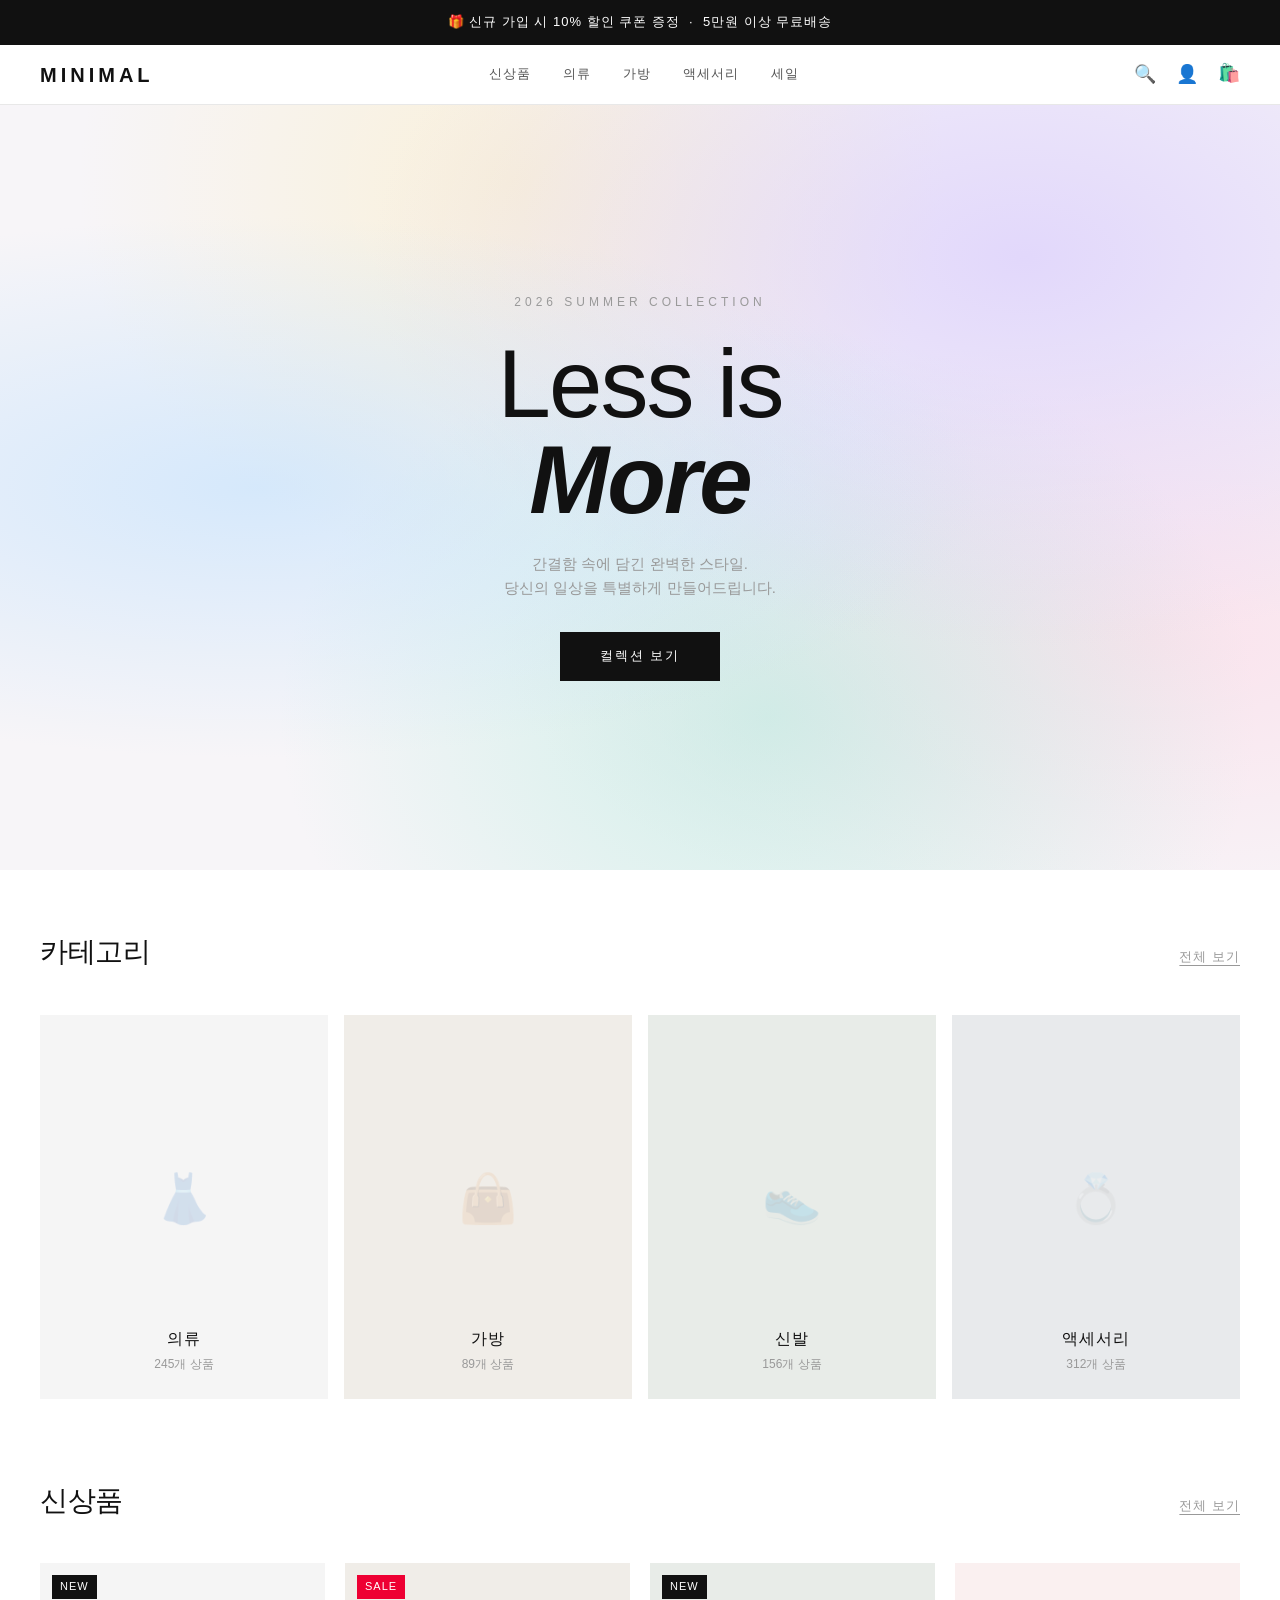
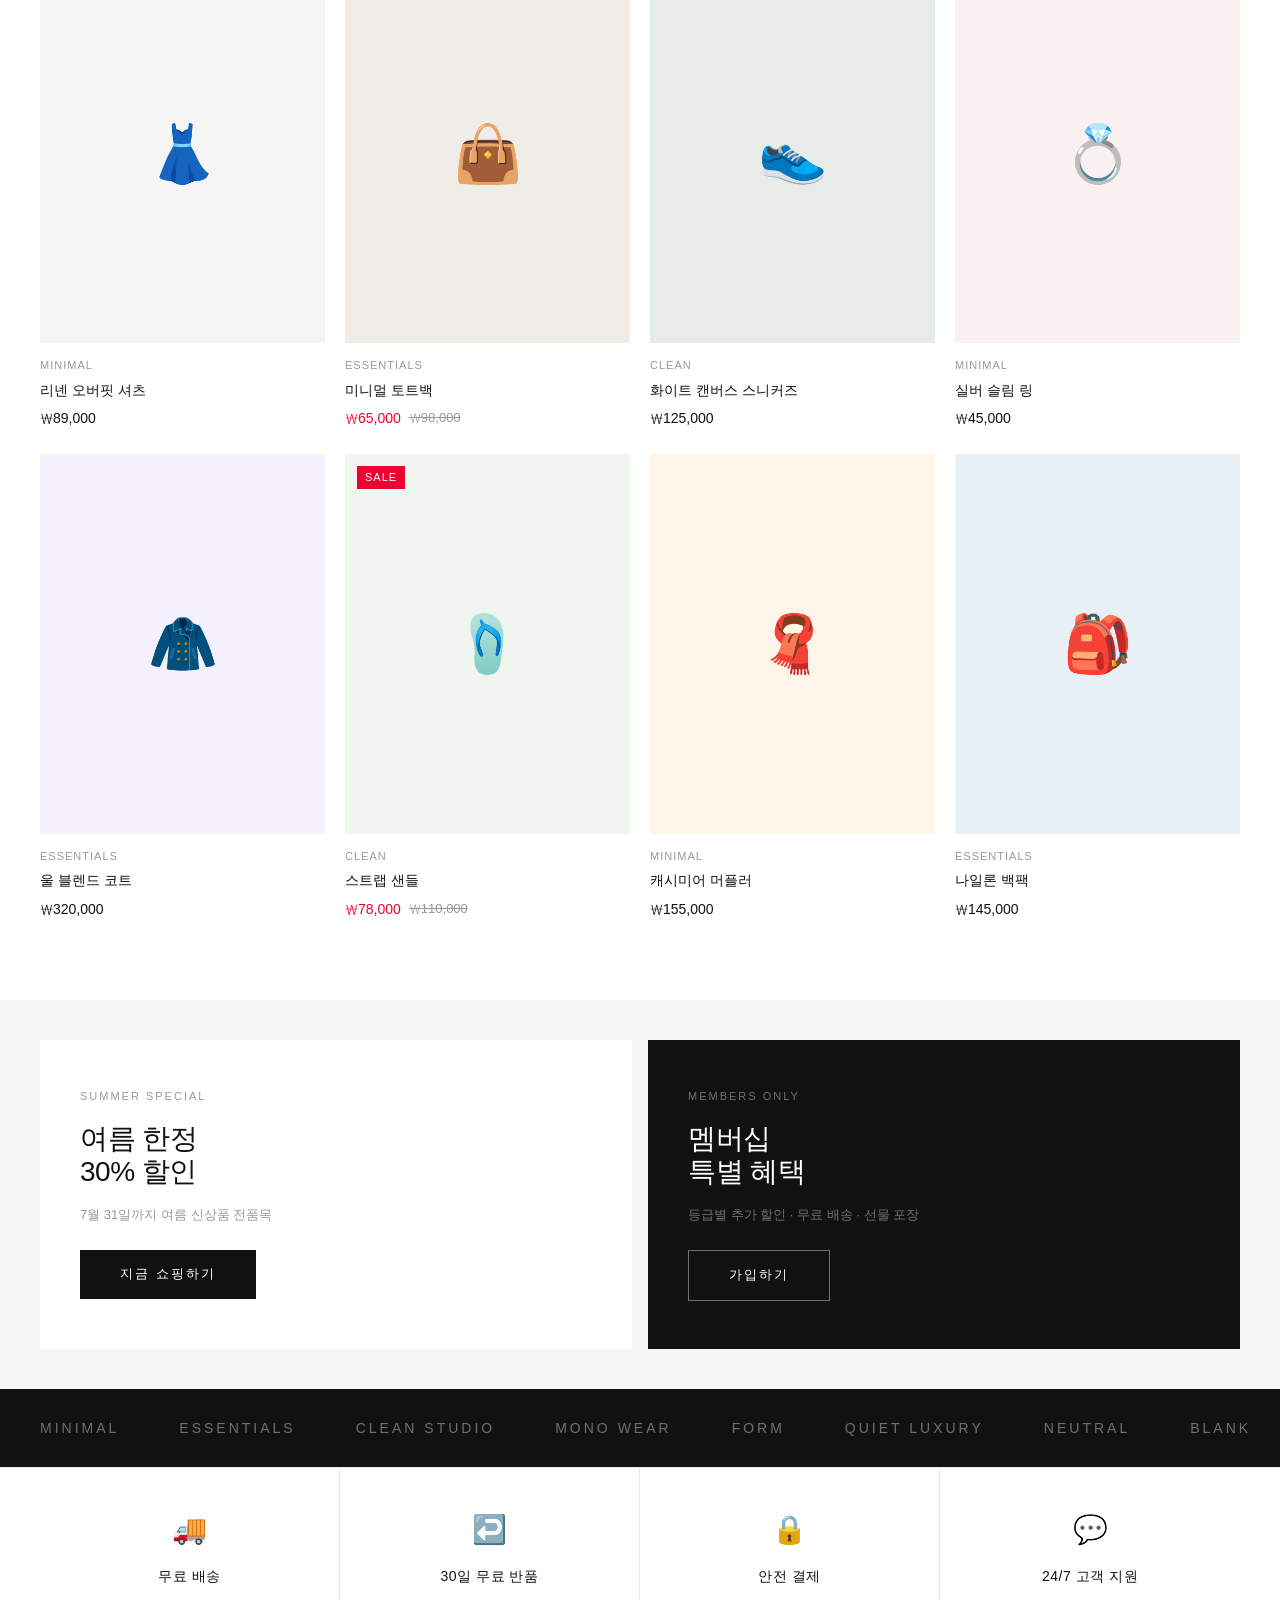
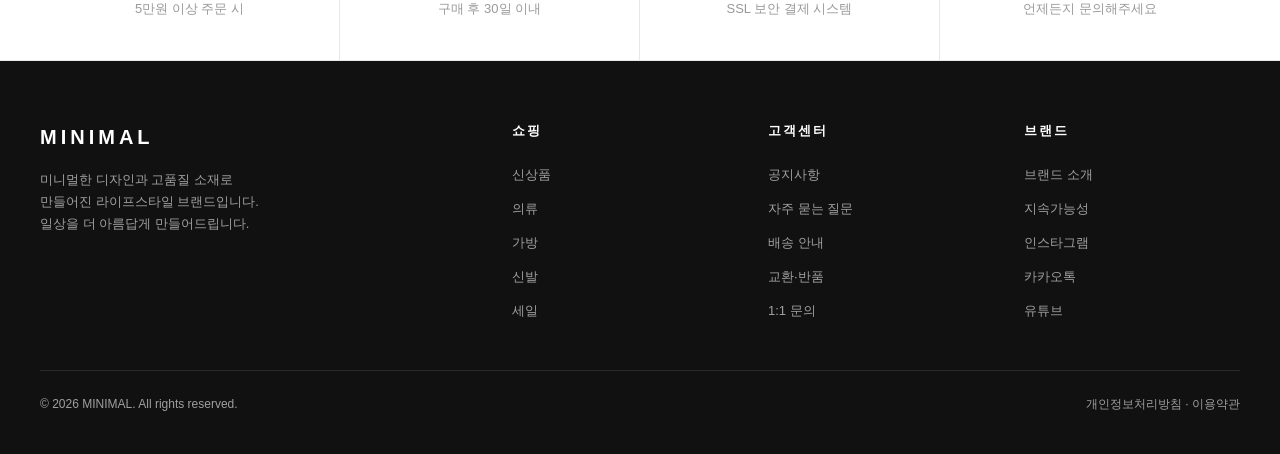
==== index.html @ 0dafc060 "Add files via upload" ====
<!DOCTYPE html>
<html lang="ko">
<head>
<meta charset="UTF-8">
<meta name="viewport" content="width=device-width, initial-scale=1.0">
<title>SHOP</title>
<link rel="stylesheet" href="/style.css">
</head>
<body>

<div class="banner">🎁 신규 가입 시 10% 할인 쿠폰 증정 &nbsp;·&nbsp; 5만원 이상 무료배송</div>

<header>
  <a href="/" class="logo">MINIMAL</a>
  <nav>
    <a href="/shop/?orderby=date">신상품</a>
    <a href="/product-category/clothing/">의류</a>
    <a href="/product-category/bags/">가방</a>
    <a href="/product-category/accessories/">액세서리</a>
    <a href="/shop/?orderby=price">세일</a>
  </nav>
  <div class="header-icons">
    <button onclick="location.href='/shop/'">🔍</button>
    <button onclick="location.href='/login.html'">👤</button>
    <div class="cart-wrap">
      <button onclick="location.href='/cart/'">🛍️</button>
      <span class="cart-badge" id="cartBadge">0</span>
    </div>
  </div>
</header>

<section class="hero">
  <p class="hero-eyebrow">2026 Summer Collection</p>
  <h1>Less is<br><span>More</span></h1>
  <p class="hero-desc">간결함 속에 담긴 완벽한 스타일.<br>당신의 일상을 특별하게 만들어드립니다.</p>
  <a href="/shop/" class="btn">컬렉션 보기</a>
</section>

<section style="padding: 60px 40px;">
  <div class="section-header">
    <h2>카테고리</h2>
    <a href="/shop/">전체 보기</a>
  </div>
  <div class="categories">
    <div class="cat-card" onclick="location.href='/product-category/clothing/'">
      <div class="cat-icon">👗</div>
      <h3>의류</h3>
      <p>245개 상품</p>
    </div>
    <div class="cat-card" style="background:#f0ede8;" onclick="location.href='/product-category/bags/'">
      <div class="cat-icon">👜</div>
      <h3>가방</h3>
      <p>89개 상품</p>
    </div>
    <div class="cat-card" style="background:#e8ece8;" onclick="location.href='/product-category/shoes/'">
      <div class="cat-icon">👟</div>
      <h3>신발</h3>
      <p>156개 상품</p>
    </div>
    <div class="cat-card" style="background:#e8eaec;" onclick="location.href='/product-category/accessories/'">
      <div class="cat-icon">💍</div>
      <h3>액세서리</h3>
      <p>312개 상품</p>
    </div>
  </div>
</section>

<section style="padding: 20px 40px 80px;">
  <div class="section-header">
    <h2>신상품</h2>
    <a href="/shop/?orderby=date">전체 보기</a>
  </div>
  <div class="product-grid">
    <div class="product-card" onclick="addCart()">
      <div class="product-img">
        <span class="badge">NEW</span>👗
      </div>
      <div class="product-brand">Minimal</div>
      <div class="product-name">리넨 오버핏 셔츠</div>
      <div class="product-price">₩89,000</div>
    </div>
    <div class="product-card" onclick="addCart()">
      <div class="product-img" style="background:#f0ede8;">
        <span class="badge sale">SALE</span>👜
      </div>
      <div class="product-brand">Essentials</div>
      <div class="product-name">미니멀 토트백</div>
      <div class="product-price">
        <span class="price-sale">₩65,000</span>
        <span class="price-original">₩98,000</span>
      </div>
    </div>
    <div class="product-card" onclick="addCart()">
      <div class="product-img" style="background:#e8ece8;">
        <span class="badge">NEW</span>👟
      </div>
      <div class="product-brand">Clean</div>
      <div class="product-name">화이트 캔버스 스니커즈</div>
      <div class="product-price">₩125,000</div>
    </div>
    <div class="product-card" onclick="addCart()">
      <div class="product-img" style="background:#faf0f0;">💍</div>
      <div class="product-brand">Minimal</div>
      <div class="product-name">실버 슬림 링</div>
      <div class="product-price">₩45,000</div>
    </div>
    <div class="product-card" onclick="addCart()">
      <div class="product-img" style="background:#f5f0ff;">🧥</div>
      <div class="product-brand">Essentials</div>
      <div class="product-name">울 블렌드 코트</div>
      <div class="product-price">₩320,000</div>
    </div>
    <div class="product-card" onclick="addCart()">
      <div class="product-img" style="background:#f0f5f0;">
        <span class="badge sale">SALE</span>🩴
      </div>
      <div class="product-brand">Clean</div>
      <div class="product-name">스트랩 샌들</div>
      <div class="product-price">
        <span class="price-sale">₩78,000</span>
        <span class="price-original">₩110,000</span>
      </div>
    </div>
    <div class="product-card" onclick="addCart()">
      <div class="product-img" style="background:#fff5e8;">🧣</div>
      <div class="product-brand">Minimal</div>
      <div class="product-name">캐시미어 머플러</div>
      <div class="product-price">₩155,000</div>
    </div>
    <div class="product-card" onclick="addCart()">
      <div class="product-img" style="background:#e8f0f5;">🎒</div>
      <div class="product-brand">Essentials</div>
      <div class="product-name">나일론 백팩</div>
      <div class="product-price">₩145,000</div>
    </div>
  </div>
</section>

<div class="event-banner">
  <div class="event-card">
    <span class="tag">Summer Special</span>
    <h3>여름 한정<br>30% 할인</h3>
    <p style="font-size:13px; color:#999;">7월 31일까지 여름 신상품 전품목</p>
    <a href="/shop/" class="btn" style="width:fit-content;">지금 쇼핑하기</a>
  </div>
  <div class="event-card" style="background:#111; color:#fff;">
    <span class="tag" style="color:rgba(255,255,255,0.4);">Members Only</span>
    <h3 style="color:#fff;">멤버십<br>특별 혜택</h3>
    <p style="font-size:13px; color:rgba(255,255,255,0.4);">등급별 추가 할인 · 무료 배송 · 선물 포장</p>
    <a href="/login.html" class="btn btn-outline" style="width:fit-content; color:#fff; border-color:rgba(255,255,255,0.4);">가입하기</a>
  </div>
</div>

<div class="brands">
  <span>MINIMAL</span><span>ESSENTIALS</span><span>CLEAN STUDIO</span>
  <span>MONO WEAR</span><span>FORM</span><span>QUIET LUXURY</span>
  <span>NEUTRAL</span><span>BLANK</span><span>MINIMAL</span><span>ESSENTIALS</span>
</div>

<div class="features">
  <div class="feature">
    <div class="feature-icon">🚚</div>
    <h4>무료 배송</h4>
    <p>5만원 이상 주문 시</p>
  </div>
  <div class="feature">
    <div class="feature-icon">↩️</div>
    <h4>30일 무료 반품</h4>
    <p>구매 후 30일 이내</p>
  </div>
  <div class="feature">
    <div class="feature-icon">🔒</div>
    <h4>안전 결제</h4>
    <p>SSL 보안 결제 시스템</p>
  </div>
  <div class="feature">
    <div class="feature-icon">💬</div>
    <h4>24/7 고객 지원</h4>
    <p>언제든지 문의해주세요</p>
  </div>
</div>

<footer>
  <div class="footer-grid">
    <div class="footer-brand">
      <span class="logo">MINIMAL</span>
      <p>미니멀한 디자인과 고품질 소재로<br>만들어진 라이프스타일 브랜드입니다.<br>일상을 더 아름답게 만들어드립니다.</p>
    </div>
    <div class="footer-col">
      <h5>쇼핑</h5>
      <ul>
        <li><a href="/shop/?orderby=date">신상품</a></li>
        <li><a href="/product-category/clothing/">의류</a></li>
        <li><a href="/product-category/bags/">가방</a></li>
        <li><a href="/product-category/shoes/">신발</a></li>
        <li><a href="/shop/?orderby=price">세일</a></li>
      </ul>
    </div>
    <div class="footer-col">
      <h5>고객센터</h5>
      <ul>
        <li><a href="/wp-admin/">공지사항</a></li>
        <li><a href="#">자주 묻는 질문</a></li>
        <li><a href="#">배송 안내</a></li>
        <li><a href="#">교환·반품</a></li>
        <li><a href="#">1:1 문의</a></li>
      </ul>
    </div>
    <div class="footer-col">
      <h5>브랜드</h5>
      <ul>
        <li><a href="#">브랜드 소개</a></li>
        <li><a href="#">지속가능성</a></li>
        <li><a href="#">인스타그램</a></li>
        <li><a href="#">카카오톡</a></li>
        <li><a href="#">유튜브</a></li>
      </ul>
    </div>
  </div>
  <div class="footer-bottom">
    <span>© 2026 MINIMAL. All rights reserved.</span>
    <span>개인정보처리방침 · 이용약관</span>
  </div>
</footer>

<div class="toast" id="toast">✓ 장바구니에 추가되었습니다</div>

<script src="/main.js"></script>
</body>
</html>
---- style.css ----
*, *::before, *::after { margin: 0; padding: 0; box-sizing: border-box; }

:root {
  --black: #111;
  --gray-100: #f5f5f5;
  --gray-200: #e8e8e8;
  --gray-400: #999;
  --gray-600: #555;
  --white: #fff;
}

body {
  font-family: 'Apple SD Gothic Neo', 'Noto Sans KR', sans-serif;
  color: var(--black);
  background: var(--white);
  font-size: 15px;
  line-height: 1.6;
}

a { text-decoration: none; color: inherit; }

/* Header */
header {
  position: sticky;
  top: 0;
  z-index: 100;
  background: rgba(255,255,255,0.95);
  backdrop-filter: blur(8px);
  border-bottom: 1px solid var(--gray-200);
  padding: 0 40px;
  height: 60px;
  display: flex;
  align-items: center;
  justify-content: space-between;
}

.logo {
  font-size: 20px;
  font-weight: 700;
  letter-spacing: 4px;
  text-transform: uppercase;
}

nav { display: flex; gap: 32px; }
nav a {
  font-size: 13px;
  color: var(--gray-600);
  letter-spacing: 1px;
  text-transform: uppercase;
  transition: color 0.2s;
}
nav a:hover { color: var(--black); }

.header-icons { display: flex; gap: 20px; align-items: center; }
.header-icons button {
  background: none;
  border: none;
  cursor: pointer;
  font-size: 18px;
  color: var(--black);
  transition: opacity 0.2s;
}
.header-icons button:hover { opacity: 0.6; }

/* Hero */
.hero {
  height: 85vh;
  background:
    radial-gradient(ellipse at 20% 50%, rgba(180,220,255,0.5) 0%, transparent 50%),
    radial-gradient(ellipse at 80% 20%, rgba(200,180,255,0.45) 0%, transparent 45%),
    radial-gradient(ellipse at 60% 80%, rgba(150,230,210,0.4) 0%, transparent 45%),
    radial-gradient(ellipse at 90% 70%, rgba(255,200,220,0.4) 0%, transparent 40%),
    radial-gradient(ellipse at 40% 10%, rgba(255,230,150,0.3) 0%, transparent 40%),
    #f7f5f8;
  display: flex;
  align-items: center;
  justify-content: center;
  flex-direction: column;
  gap: 24px;
  text-align: center;
  position: relative;
  overflow: hidden;
}

.hero-eyebrow {
  font-size: 12px;
  letter-spacing: 4px;
  text-transform: uppercase;
  color: var(--gray-400);
}

.hero h1 {
  font-size: clamp(48px, 8vw, 96px);
  font-weight: 300;
  letter-spacing: -2px;
  line-height: 1;
  color: var(--black);
}

.hero h1 span { font-weight: 700; font-style: italic; }

.hero-desc {
  font-size: 15px;
  color: var(--gray-400);
  max-width: 400px;
}

/* Buttons */
.btn {
  display: inline-block;
  padding: 14px 40px;
  background: var(--black);
  color: var(--white);
  font-size: 13px;
  letter-spacing: 2px;
  text-transform: uppercase;
  cursor: pointer;
  border: none;
  transition: opacity 0.2s;
  margin-top: 8px;
}
.btn:hover { opacity: 0.8; }

.btn-outline {
  background: transparent;
  color: var(--black);
  border: 1px solid var(--black);
}
.btn-outline:hover { background: var(--black); color: var(--white); }

/* Banner */
.banner {
  background: var(--black);
  color: var(--white);
  text-align: center;
  padding: 12px;
  font-size: 13px;
  letter-spacing: 1px;
}

/* Section */
section { padding: 80px 40px; }

.section-header {
  display: flex;
  align-items: baseline;
  justify-content: space-between;
  margin-bottom: 40px;
}

.section-header h2 {
  font-size: 28px;
  font-weight: 300;
  letter-spacing: -0.5px;
}

.section-header a {
  font-size: 13px;
  color: var(--gray-400);
  letter-spacing: 1px;
  text-transform: uppercase;
  text-decoration: underline;
  text-underline-offset: 4px;
}

/* Categories */
.categories {
  display: grid;
  grid-template-columns: repeat(4, 1fr);
  gap: 16px;
}

.cat-card {
  aspect-ratio: 3/4;
  background: var(--gray-100);
  display: flex;
  flex-direction: column;
  align-items: center;
  justify-content: flex-end;
  padding: 24px;
  cursor: pointer;
  transition: transform 0.3s;
  position: relative;
  overflow: hidden;
}

.cat-card:hover { transform: translateY(-4px); }

.cat-icon {
  font-size: 48px;
  position: absolute;
  top: 50%;
  left: 50%;
  transform: translate(-50%, -60%);
  opacity: 0.15;
}

.cat-card h3 {
  font-size: 16px;
  font-weight: 500;
  letter-spacing: 1px;
  text-transform: uppercase;
  text-align: center;
}

.cat-card p {
  font-size: 12px;
  color: var(--gray-400);
  margin-top: 4px;
}

/* Product Grid */
.product-grid {
  display: grid;
  grid-template-columns: repeat(4, 1fr);
  gap: 24px 20px;
}

.product-card { cursor: pointer; }

.product-img {
  aspect-ratio: 3/4;
  background: var(--gray-100);
  margin-bottom: 14px;
  position: relative;
  overflow: hidden;
  display: flex;
  align-items: center;
  justify-content: center;
  font-size: 56px;
  transition: transform 0.4s;
}

.product-card:hover .product-img { transform: scale(1.02); }

.badge {
  position: absolute;
  top: 12px;
  left: 12px;
  background: var(--black);
  color: var(--white);
  font-size: 11px;
  padding: 3px 8px;
  letter-spacing: 1px;
}

.badge.sale { background: #e03; }

.product-brand {
  font-size: 11px;
  color: var(--gray-400);
  letter-spacing: 1px;
  text-transform: uppercase;
  margin-bottom: 4px;
}

.product-name {
  font-size: 14px;
  font-weight: 500;
  margin-bottom: 6px;
}

.product-price {
  font-size: 14px;
  display: flex;
  align-items: center;
  gap: 8px;
}

.price-original {
  color: var(--gray-400);
  text-decoration: line-through;
  font-size: 13px;
}

.price-sale { color: #e03; }

/* Event Banner */
.event-banner {
  background: var(--gray-100);
  display: grid;
  grid-template-columns: 1fr 1fr;
  gap: 16px;
  padding: 40px;
}

.event-card {
  background: var(--white);
  padding: 48px 40px;
  display: flex;
  flex-direction: column;
  gap: 16px;
}

.event-card .tag {
  font-size: 11px;
  letter-spacing: 2px;
  text-transform: uppercase;
  color: var(--gray-400);
}

.event-card h3 {
  font-size: 28px;
  font-weight: 300;
  line-height: 1.2;
  letter-spacing: -0.5px;
}

/* Brands */
.brands {
  background: var(--black);
  padding: 28px 40px;
  display: flex;
  align-items: center;
  gap: 60px;
  overflow: hidden;
}

.brands span {
  font-size: 14px;
  letter-spacing: 3px;
  text-transform: uppercase;
  color: rgba(255,255,255,0.4);
  white-space: nowrap;
  transition: color 0.2s;
  cursor: default;
}

.brands span:hover { color: rgba(255,255,255,0.9); }

/* Features */
.features {
  display: grid;
  grid-template-columns: repeat(4, 1fr);
  gap: 0;
  border-top: 1px solid var(--gray-200);
  border-bottom: 1px solid var(--gray-200);
  padding: 0 40px;
}

.feature {
  padding: 40px 24px;
  display: flex;
  flex-direction: column;
  align-items: center;
  text-align: center;
  gap: 12px;
  border-right: 1px solid var(--gray-200);
}

.feature:last-child { border-right: none; }
.feature-icon { font-size: 28px; }

.feature h4 {
  font-size: 14px;
  font-weight: 500;
  letter-spacing: 0.5px;
}

.feature p { font-size: 13px; color: var(--gray-400); }

/* Footer */
footer {
  background: var(--black);
  color: rgba(255,255,255,0.6);
  padding: 60px 40px 40px;
}

.footer-grid {
  display: grid;
  grid-template-columns: 2fr 1fr 1fr 1fr;
  gap: 40px;
  margin-bottom: 48px;
}

.footer-brand .logo { color: var(--white); margin-bottom: 16px; display: block; }
.footer-brand p { font-size: 13px; line-height: 1.7; }

.footer-col h5 {
  color: var(--white);
  font-size: 13px;
  letter-spacing: 2px;
  text-transform: uppercase;
  margin-bottom: 20px;
}

.footer-col ul { list-style: none; display: flex; flex-direction: column; gap: 10px; }
.footer-col ul li a { font-size: 13px; transition: color 0.2s; }
.footer-col ul li a:hover { color: var(--white); }

.footer-bottom {
  border-top: 1px solid rgba(255,255,255,0.1);
  padding-top: 24px;
  display: flex;
  justify-content: space-between;
  font-size: 12px;
}

/* Toast */
.toast {
  position: fixed;
  bottom: 32px;
  right: 32px;
  background: var(--black);
  color: var(--white);
  padding: 14px 24px;
  font-size: 13px;
  letter-spacing: 0.5px;
  z-index: 999;
  transform: translateY(80px);
  opacity: 0;
  transition: all 0.3s;
}

.toast.show { transform: translateY(0); opacity: 1; }

/* Cart badge */
.cart-wrap { position: relative; }
.cart-badge {
  position: absolute;
  top: -6px;
  right: -6px;
  background: #e03;
  color: white;
  font-size: 10px;
  width: 16px;
  height: 16px;
  border-radius: 50%;
  display: none;
  align-items: center;
  justify-content: center;
  font-weight: 700;
}
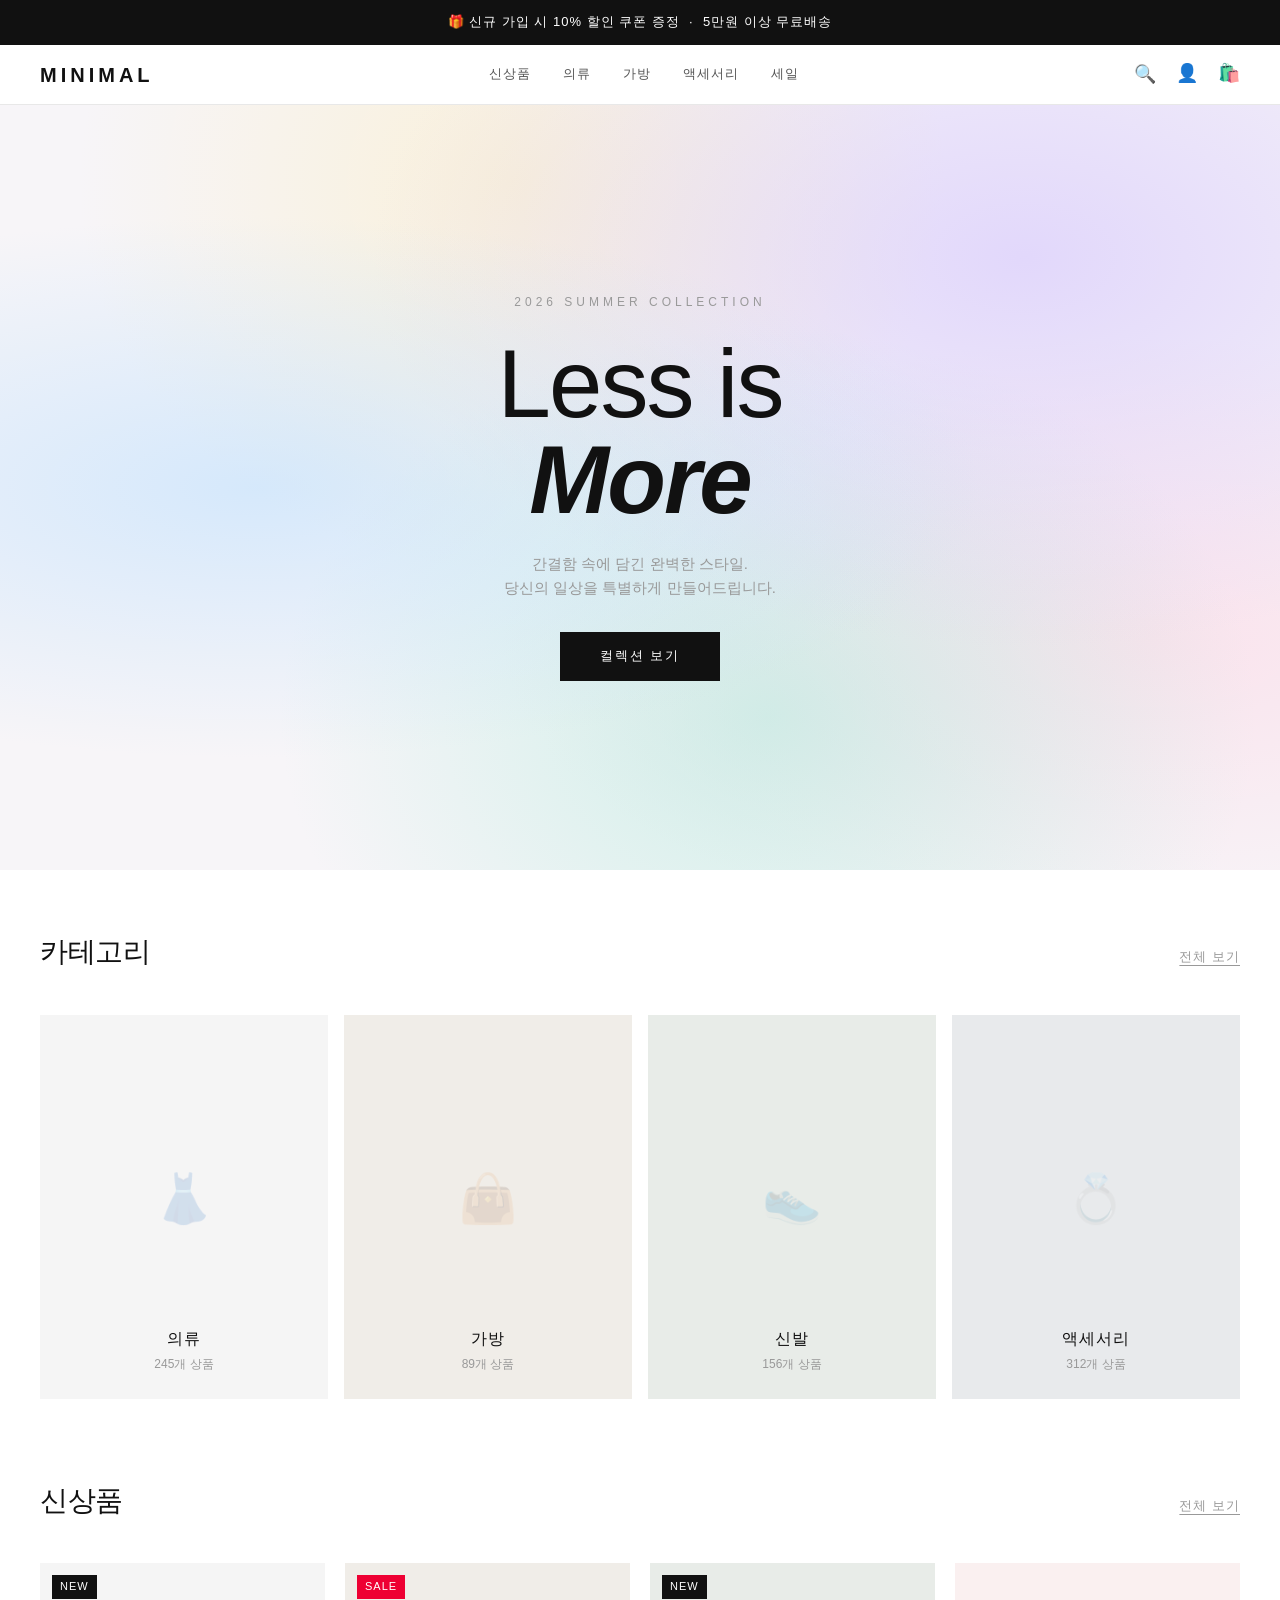
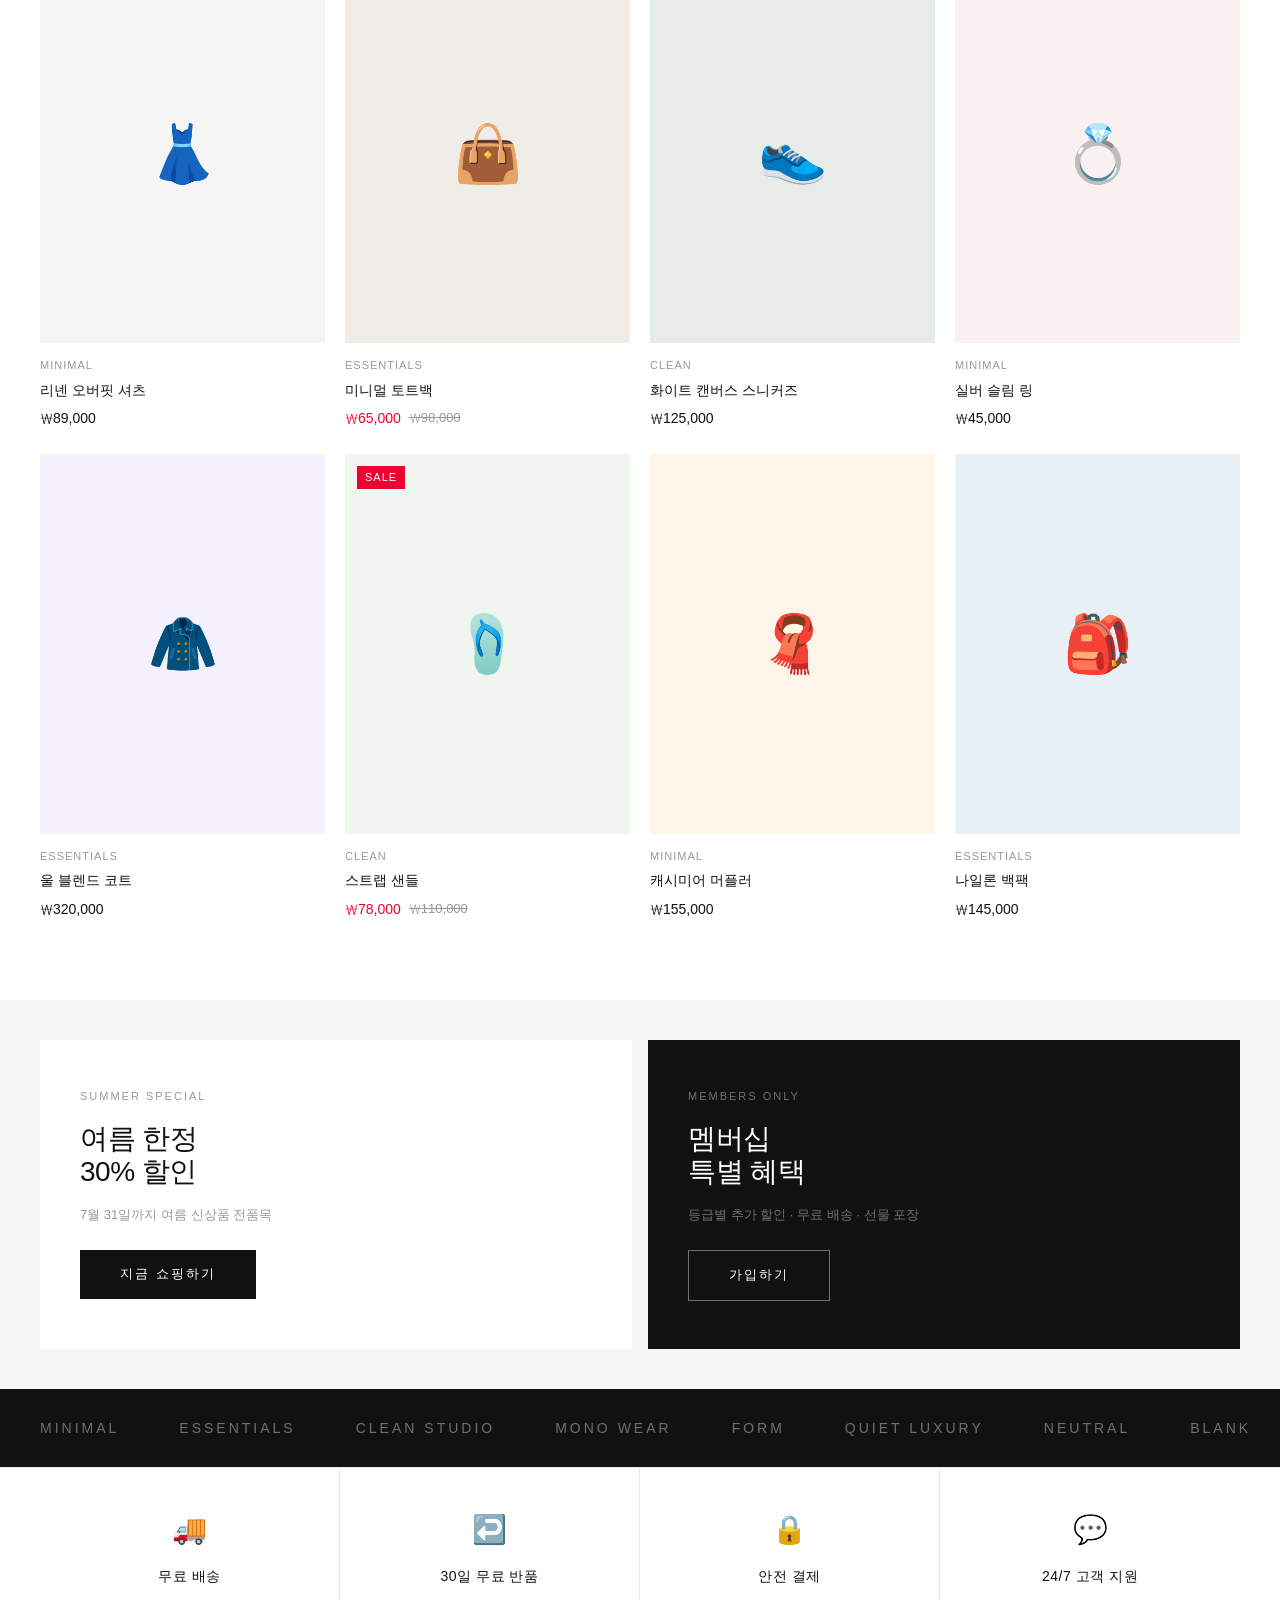
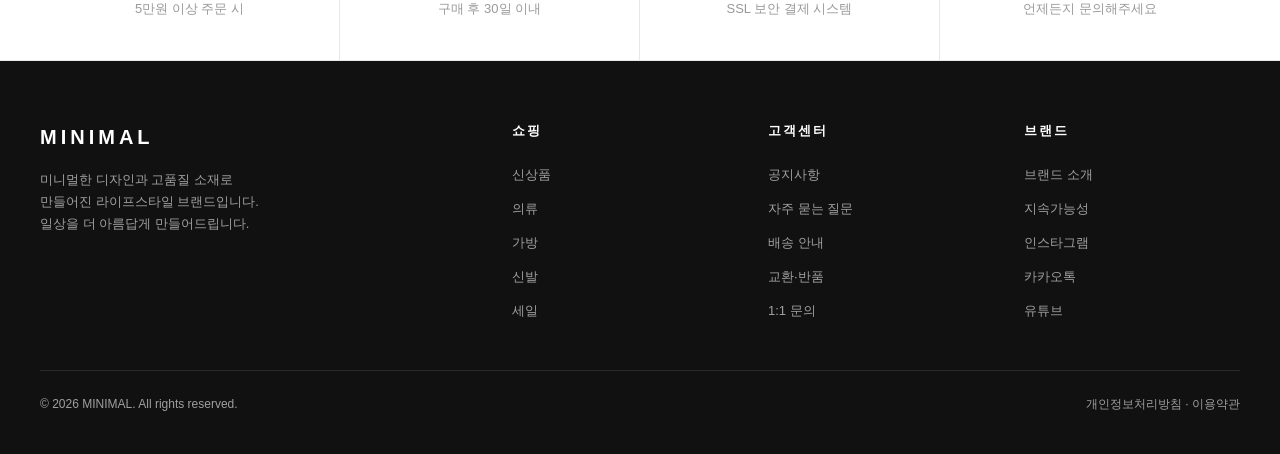
==== commit 6da42c04: "Add files via upload" ====
--- a/index.html
+++ b/index.html
@@ -21,7 +21,10 @@
   </nav>
   <div class="header-icons">
     <button onclick="location.href='/shop/'">🔍</button>
-    <button onclick="location.href='/login.html'">👤</button>
+    <div class="user-wrap" id="user-wrap">
+      <button id="user-btn">👤</button>
+      <div class="user-dropdown" id="user-dropdown"></div>
+    </div>
     <div class="cart-wrap">
       <button onclick="location.href='/cart/'">🛍️</button>
       <span class="cart-badge" id="cartBadge">0</span>
--- a/style.css
+++ b/style.css
@@ -431,3 +431,62 @@
   justify-content: center;
   font-weight: 700;
 }
+
+/* User dropdown */
+.user-wrap {
+  position: relative;
+}
+
+.user-wrap button {
+  background: none;
+  border: none;
+  cursor: pointer;
+  font-size: 18px;
+  color: var(--black);
+  transition: opacity 0.2s;
+}
+
+.user-wrap button:hover { opacity: 0.6; }
+
+.user-dropdown {
+  position: absolute;
+  top: calc(100% + 12px);
+  right: 0;
+  background: #fff;
+  border: 1px solid #e8e8e8;
+  min-width: 150px;
+  z-index: 200;
+  opacity: 0;
+  pointer-events: none;
+  transform: translateY(-8px);
+  transition: all 0.2s;
+  box-shadow: 0 4px 20px rgba(0,0,0,0.08);
+}
+
+.user-wrap:hover .user-dropdown {
+  opacity: 1;
+  pointer-events: auto;
+  transform: translateY(0);
+}
+
+.user-dropdown .dropdown-name {
+  padding: 12px 16px 8px;
+  font-size: 12px;
+  color: #999;
+  border-bottom: 1px solid #f0f0f0;
+  letter-spacing: 0.5px;
+}
+
+.user-dropdown a {
+  display: block;
+  padding: 10px 16px;
+  font-size: 13px;
+  color: #555;
+  transition: background 0.15s;
+  text-decoration: none;
+}
+
+.user-dropdown a:hover {
+  background: #f9f9f9;
+  color: #111;
+}
